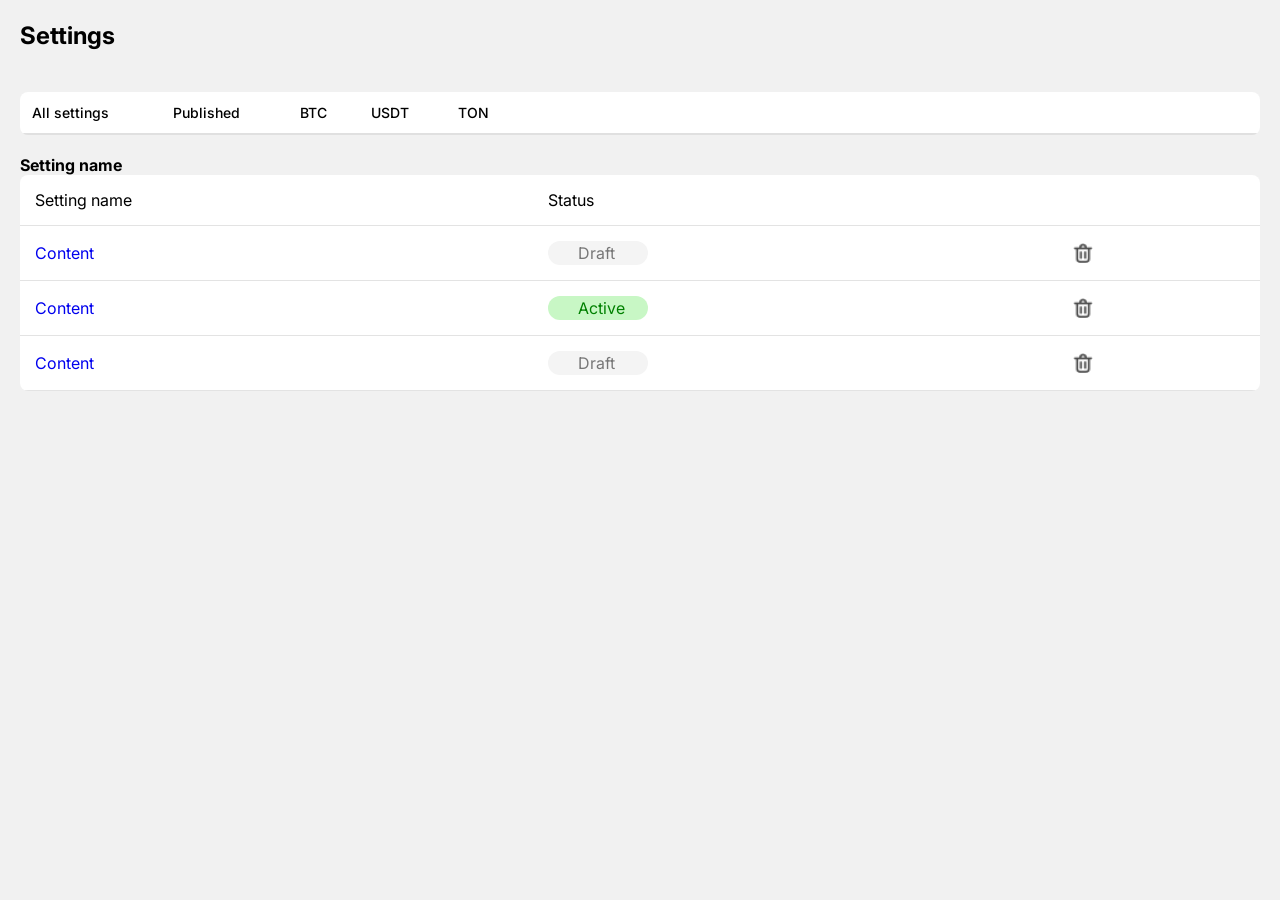
==== index.html @ 4286e32f "Create content.html and styles_1.css" ====
<!DOCTYPE html>
<html lang="en">
<head>
    <meta charset="UTF-8">
    <meta name="viewport" content="width=device-width, initial-scale=1.0">
    <title>Document</title>
    <link rel="stylesheet" href="resorses/reset.css">
    <link rel="stylesheet" href="resorses/styles.css">
    <link rel="preconnect" href="https://fonts.googleapis.com">
    <link rel="preconnect" href="https://fonts.gstatic.com" crossorigin>
    <link href="https://fonts.googleapis.com/css2?family=Inter:wght@400;700&display=swap" rel="stylesheet">
</head>
<body>
    <h1 class="title">Settings</h1><br>

    <table class="table_1">
        <thead>
            <tr>
                <th class="text"><a href="#"><BLOCKQUOTE><font color= "#000000">All settings</font></BLOCKQUOTE></a></th>
                <th class="text"><a href="#"><BLOCKQUOTE><font color= "#000000">Published</font></a></th>
                <th class="text"><a href="#"><BLOCKQUOTE><font color= "#000000">BTC</font></a></th>
                <th class="text"><a href="#"><BLOCKQUOTE><font color= "#000000">USDT</font></a></th>
                <th class="text"><a href="#"><BLOCKQUOTE><font color= "#000000">TON</font></a></th>
                <th></th>
                <th></th>
                <th></th>
                <th></th>
                <th></th>
                <th></th>
                <th></th>
                <th></th>
                <th></th>
                <th></th>
                <th></th>
                <th></th>
                <th></th>
                <th></th>
                <th></th>
                <th></th>
                <th></th>
                <th></th>
                <th></th>
                <th></th>
                <th></th>
                <th></th>
            </tr>
        </thead>
    </table>

    <h8><strong>Setting name</strong></h8>
    <table class="table_2">
        <tbody>
            <tr>
                <td>Setting name</td>
                <td>Status</td>
                <td></td>
            </tr>
            <tr class="status-table">
                <td><a href="content.html">Content</a></td>
               <td class="status"> <div class="status_div_draft">Draft</div></td>
                <td class="delete-icon"><img src="resorses/Icon.png" alt=""></td>
            </tr>
            <tr class="status-table">
                <td><a href="#">Content</a></td>
               <td class="status"> <div class="status_div_active">Active</div></td>
                <td class="delete-icon"><img src="resorses/Icon.png" alt=""></td>
            </tr>
            <tr class="status-table">
                <td><a href="#">Content</a></td>
                <td class="status"><div class="status_div_draft">Draft</div></td>
                <td class="delete-icon"><img src="resorses/Icon.png" alt=""></td>
            </tr>
        </tbody>
    </table>
</body>
</html>
---- resorses/styles.css ----
/* Посилайтеся на "indext.html" */
:root {
    --Color-text-text: #303030;
    --Color-bg: #F1F1F1;
    --Color-border-border: #E3E3E3;
    --Color-bg-table-header: #FFFFFF;
    --Color-border-header: #E0E0E0;
    --Height-table-row: 44px;
    --Font-table: 14px;
}

body {
    background-color: var(--Color-bg);
    font-family: 'Inter', sans-serif;
    padding: 20px;
}

.title {
    font-size: 24px;
    font-weight: 700;
    line-height: 32px;
    text-align: left;
    margin-bottom: 20px;
}

.table_1, .table_2 {
    width: 100%;
    border-collapse: collapse;
    margin-bottom: 20px;
    border-radius: 8px;
    overflow: hidden;
}

.table_1 th {
    padding: 12px;
    background-color: var(--Color-bg-table-header);
    font-size: var(--Font-table);
    font-weight: 500;
    text-align: left;
    border-bottom: 2px solid var(--Color-border-header);
}

.table_2 td {
    padding: 15px;
    border-bottom: 1px solid var(--Color-border-border);
    background-color: var(--Color-bg-table-header);
    
}

.table_2 .status{
    color: var(--Color-text-text);
    text-align: left;

}

.delete-icon img {
    width: 20px;
    height: 20px;
}
.status_div_active {
    padding: 2px 30px;
    border-radius: 40px;
    background-color: #c8f7c5;
    color: green;
    width: 100px;
}
.status_div_draft{
    padding: 2px 30px;
    border-radius: 40px;
    background-color: #f4f4f4;
    color: #777;
    width: 100px;
}
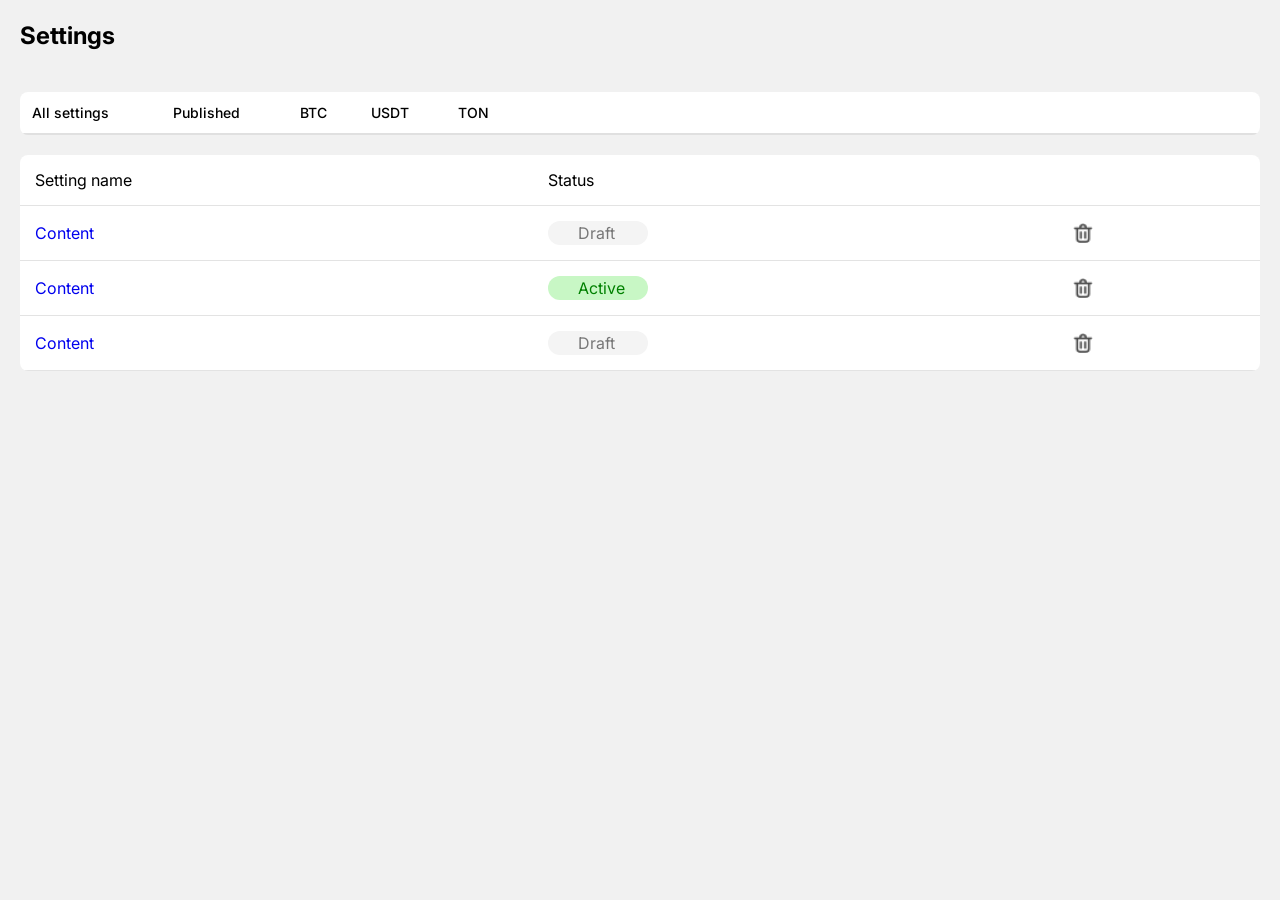
==== commit 713dc18b: "виправив подвоєння першої сторінки" ====
--- a/index.html
+++ b/index.html
@@ -46,8 +46,6 @@
             </tr>
         </thead>
     </table>
-
-    <h8><strong>Setting name</strong></h8>
     <table class="table_2">
         <tbody>
             <tr>
@@ -58,17 +56,17 @@
             <tr class="status-table">
                 <td><a href="content.html">Content</a></td>
                <td class="status"> <div class="status_div_draft">Draft</div></td>
-                <td class="delete-icon"><img src="resorses/Icon.png" alt=""></td>
+                <td class="delete-icon"><img src="resorses/Icon1.png" alt=""></td>
             </tr>
             <tr class="status-table">
                 <td><a href="#">Content</a></td>
-               <td class="status"> <div class="status_div_active">Active</div></td>
-                <td class="delete-icon"><img src="resorses/Icon.png" alt=""></td>
+                <td class="status"> <div class="status_div_active">Active</div></td>
+                <td class="delete-icon"><img src="resorses/Icon1.png" alt=""></td>
             </tr>
             <tr class="status-table">
                 <td><a href="#">Content</a></td>
                 <td class="status"><div class="status_div_draft">Draft</div></td>
-                <td class="delete-icon"><img src="resorses/Icon.png" alt=""></td>
+                <td class="delete-icon"><img src="resorses/Icon1.png" alt=""></td>
             </tr>
         </tbody>
     </table>
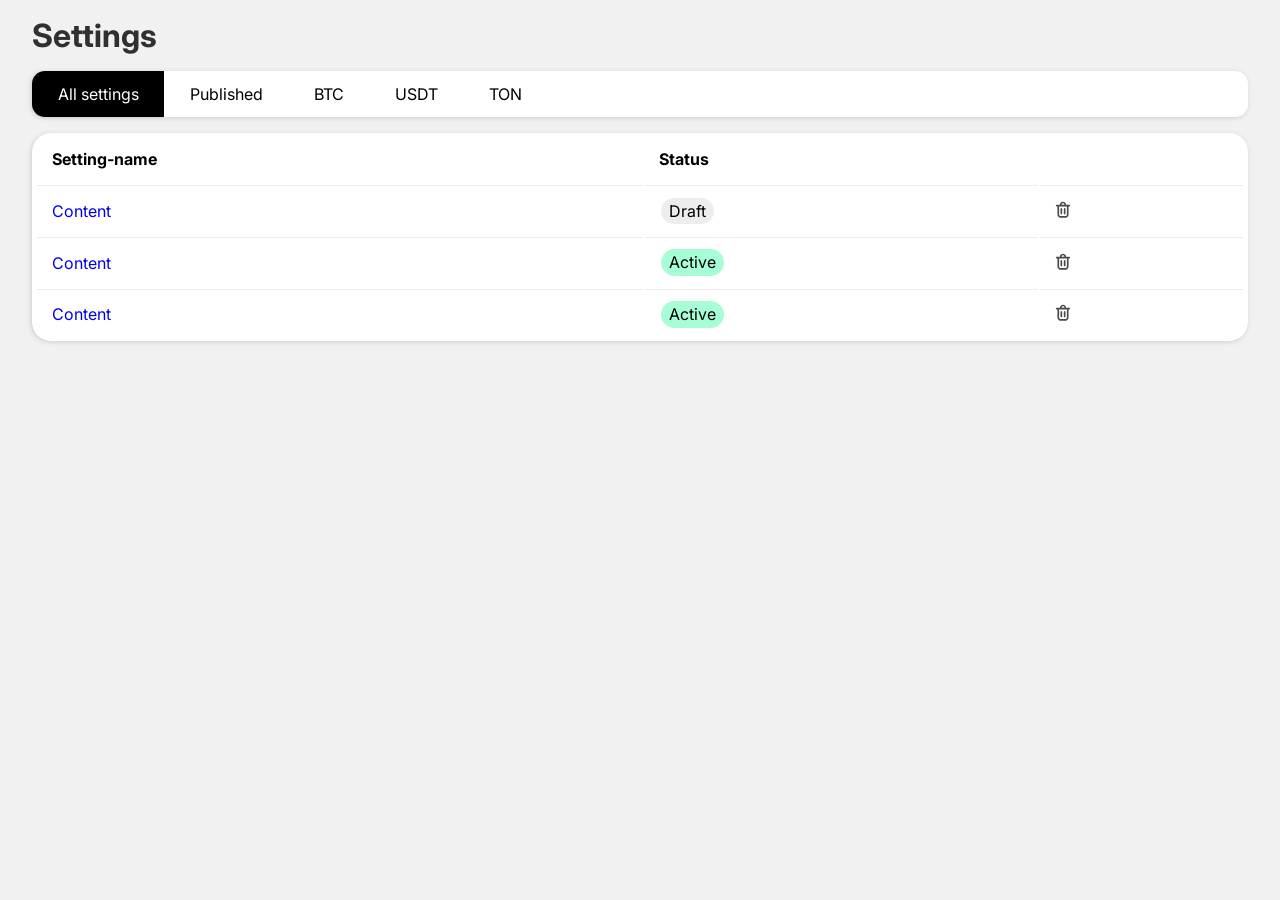
==== commit 12e00443: "lab_4" ====
--- a/index.html
+++ b/index.html
@@ -3,72 +3,80 @@
 <head>
     <meta charset="UTF-8">
     <meta name="viewport" content="width=device-width, initial-scale=1.0">
-    <title>Document</title>
-    <link rel="stylesheet" href="resorses/reset.css">
-    <link rel="stylesheet" href="resorses/styles.css">
+    <link rel="stylesheet" href="resorses/file_css/index.css">
     <link rel="preconnect" href="https://fonts.googleapis.com">
     <link rel="preconnect" href="https://fonts.gstatic.com" crossorigin>
-    <link href="https://fonts.googleapis.com/css2?family=Inter:wght@400;700&display=swap" rel="stylesheet">
+    <link href="https://fonts.googleapis.com/css2?family=Inter:ital,opsz,wght@0,14..32,100..900;1,14..32,100..900&display=swap" rel="stylesheet">
+    
+    <title>Shopify</title>
 </head>
+
 <body>
-    <h1 class="title">Settings</h1><br>
 
-    <table class="table_1">
-        <thead>
-            <tr>
-                <th class="text"><a href="#"><BLOCKQUOTE><font color= "#000000">All settings</font></BLOCKQUOTE></a></th>
-                <th class="text"><a href="#"><BLOCKQUOTE><font color= "#000000">Published</font></a></th>
-                <th class="text"><a href="#"><BLOCKQUOTE><font color= "#000000">BTC</font></a></th>
-                <th class="text"><a href="#"><BLOCKQUOTE><font color= "#000000">USDT</font></a></th>
-                <th class="text"><a href="#"><BLOCKQUOTE><font color= "#000000">TON</font></a></th>
-                <th></th>
-                <th></th>
-                <th></th>
-                <th></th>
-                <th></th>
-                <th></th>
-                <th></th>
-                <th></th>
-                <th></th>
-                <th></th>
-                <th></th>
-                <th></th>
-                <th></th>
-                <th></th>
-                <th></th>
-                <th></th>
-                <th></th>
-                <th></th>
-                <th></th>
-                <th></th>
-                <th></th>
-                <th></th>
-            </tr>
-        </thead>
-    </table>
-    <table class="table_2">
-        <tbody>
-            <tr>
-                <td>Setting name</td>
-                <td>Status</td>
-                <td></td>
-            </tr>
-            <tr class="status-table">
-                <td><a href="content.html">Content</a></td>
-               <td class="status"> <div class="status_div_draft">Draft</div></td>
-                <td class="delete-icon"><img src="resorses/Icon1.png" alt=""></td>
-            </tr>
-            <tr class="status-table">
-                <td><a href="#">Content</a></td>
-                <td class="status"> <div class="status_div_active">Active</div></td>
-                <td class="delete-icon"><img src="resorses/Icon1.png" alt=""></td>
-            </tr>
-            <tr class="status-table">
-                <td><a href="#">Content</a></td>
-                <td class="status"><div class="status_div_draft">Draft</div></td>
-                <td class="delete-icon"><img src="resorses/Icon1.png" alt=""></td>
-            </tr>
-        </tbody>
-    </table>
+    <h1 class="settings">Settings</h1>
+    <section class="container">
+        <div class="menu">
+            <input type="radio" id="btn_all" name="menu" class="menu_radio" checked>
+            <label for="btn_all" class="menu_button">All settings</label>
+        
+            <input type="radio" id="btn_published" name="menu" class="menu_radio">
+            <label for="btn_published" class="menu_button">Published</label>
+        
+            <input type="radio" id="btn_btc" name="menu" class="menu_radio">
+            <label for="btn_btc" class="menu_button">BTC</label>
+        
+            <input type="radio" id="btn_usdt" name="menu" class="menu_radio">
+            <label for="btn_usdt" class="menu_button">USDT</label>
+        
+            <input type="radio" id="btn_ton" name="menu" class="menu_radio">
+            <label for="btn_ton" class="menu_button">TON</label>
+        </div>
+        
+        <table class="table">
+            <thead>
+                <tr>
+                <div class="s_n">
+                    <th>Setting-name</th>
+                    <th>Status</th>
+                </div>
+                </tr>
+            </thead>
+            <tbody>
+                <tr>
+                    <td class="content">
+                        <a class="content_link" href="content.html">Content</a>
+                    </td>
+                    <td class="status">
+                        <div>Draft</div>
+                    </td>
+                    <td>
+                        <img class="trash" src="resorses/_icons/Trash.svg" alt="Delete">
+                    </td>
+                </tr>
+                <tr>
+                    <td class="content">
+                        <a class="content_link" href="#">Content</a>
+                    </td>
+                    <td class="status st_active">
+                        <div>Active</div>
+                    </td>
+                    <td>
+                        <img class="trash" src="resorses/_icons/Trash.svg" alt="Delete">
+                    </td>
+                </tr>
+                <tr>
+                    <td class="content">
+                        <a class="content_link" href="#">Content</a>
+                    </td>
+                    <td class="status st_active">
+                        <div>Active</div>
+                    </td>
+                    <td>
+                        <img class="trash" src="resorses/_icons/Trash.svg" alt="Delete">
+                    </td>
+                </tr>
+            </tbody>
+        </table>
+    </section>
 </body>
-</html>
+</html>
--- a/resorses/file_css/index.css
+++ b/resorses/file_css/index.css
@@ -0,0 +1,611 @@
+@charset "UTF-8";
+* {
+  padding: 0px;
+  margin: 0px;
+  border: none;
+}
+
+*,
+*::before,
+*::after {
+  box-sizing: border-box;
+}
+
+/* Links */
+a, a:link, a:visited {
+  text-decoration: none;
+}
+
+a:hover {
+  text-decoration: none;
+}
+
+/* Common */
+aside, nav, footer, header, section, main {
+  display: block;
+}
+
+h1, h2, h3, h4, h5, h6, p {
+  font-size: inherit;
+  font-weight: inherit;
+}
+
+ul, ul li {
+  list-style: none;
+}
+
+img {
+  vertical-align: top;
+}
+
+img, svg {
+  height: auto;
+}
+
+address {
+  font-style: normal;
+}
+
+/* Form */
+input, textarea, button, select {
+  font-family: inherit;
+  font-size: inherit;
+  color: inherit;
+  background-color: transparent;
+}
+
+input::-ms-clear {
+  display: none;
+}
+
+button, input[type=submit] {
+  display: inline-block;
+  box-shadow: none;
+  background-color: transparent;
+  background: none;
+  cursor: pointer;
+}
+
+input:focus, input:active,
+button:focus, button:active {
+  outline: none;
+}
+
+button::-moz-focus-inner {
+  padding: 0;
+  border: 0;
+}
+
+label {
+  cursor: pointer;
+}
+
+legend {
+  display: block;
+}
+
+button {
+  background: none;
+  border: none;
+}
+
+/* Медиа-запросы для экранов до 768px */
+/* Медиа-запросы для экранов до 480px */
+@media (max-width: 480px) {
+  .formulas_s {
+    margin: 1.4rem 0.8rem !important;
+    border-radius: 0.5rem !important;
+  }
+  .formulas {
+    min-width: 22rem !important;
+    border-radius: 0.5rem !important;
+  }
+  .text_input {
+    margin: 1rem !important;
+    border-radius: 0.5rem !important;
+  }
+  .menu {
+    flex-direction: column;
+    width: 100%;
+  }
+  .link_to_pr {
+    justify-content: center;
+    width: 100%;
+    padding: 0.8rem 1rem;
+    background-color: white;
+    align-items: center;
+    flex-direction: column;
+  }
+  .link_to_pr a {
+    align-items: center;
+    text-align: center;
+  }
+  .link_to_pr div {
+    text-align: center;
+    background-color: rgba(0, 250, 137, 0.349);
+    width: 100%;
+    padding: 0.5rem;
+  }
+  .menu_button:last-child {
+    border-bottom-left-radius: 0.8rem;
+    border-bottom-right-radius: 0.8rem;
+  }
+  .menu_radio:first-child + .menu_button {
+    border-top-right-radius: 0.8rem !important;
+    border-bottom-left-radius: 0 !important;
+  }
+  .menu_button {
+    padding: 0.5rem 0.8rem;
+    width: 100%;
+    text-align: center;
+  }
+  .container1 {
+    margin: 0 !important;
+    padding: 1rem !important;
+    display: flex;
+    justify-content: center;
+    align-items: center;
+    flex-direction: column !important;
+    gap: 1rem;
+  }
+  .container1 .buttons {
+    flex-direction: column;
+    width: 100%;
+  }
+  .container1 .buttons button {
+    border-radius: 0 !important;
+    width: 100%;
+    padding: 0.4rem;
+  }
+  .container1 .buttons button:last-child {
+    border-bottom-left-radius: 2rem !important;
+    border-bottom-right-radius: 2rem !important;
+  }
+  .flex_0 {
+    flex-direction: column !important;
+    margin: 1rem !important;
+    gap: 0 !important;
+  }
+  .flex_0 .Formula_sq {
+    margin: 0.5rem 0;
+    border-radius: 0.5rem !important;
+  }
+  .flex_0 .Containers_with_books_2 {
+    width: 100%;
+    gap: 0;
+  }
+  .buttons_list {
+    flex-direction: column;
+  }
+  .buttons_list button {
+    border-radius: 0.5rem !important;
+  }
+}
+body {
+  background: #F1F1F1;
+  font-family: "Inter";
+  margin: 1rem;
+}
+
+h1 {
+  color: #303030;
+  font-size: 2rem;
+}
+
+.trash, .pen:hover, .discard:hover, .create_formula:hover, .save:hover {
+  cursor: pointer;
+}
+
+/* 
+-------------------------------------------------------------------
+index
+-------------------------------------------------------------------
+ */
+.status {
+  padding: 0.5rem;
+}
+
+.status div {
+  display: inline;
+  background-color: rgba(196, 196, 196, 0.3);
+  padding: 0.2rem 0.5rem;
+  border-radius: 1.2rem;
+  margin-left: 0.5rem;
+}
+
+.st_active div {
+  background-color: rgba(0, 250, 137, 0.349);
+}
+
+.settings {
+  font-weight: bold;
+  margin-top: 2rem;
+  font-size: 2rem;
+  margin: 1rem;
+}
+
+.container {
+  margin: 1rem;
+}
+
+.table {
+  background-color: white;
+  border-radius: 1.2rem;
+  box-shadow: -1px 1px 5px rgb(204, 204, 204);
+  padding: 0 0.2rem;
+  width: 100%;
+  text-align: left;
+  margin: 1rem 0;
+  border-color: 1px solid rgba(196, 196, 196, 0.3294117647);
+}
+.table td {
+  border-top: 1px solid rgba(196, 196, 196, 0.3294117647);
+}
+
+th, td {
+  padding: 0.9rem;
+}
+
+.menu {
+  background-color: white;
+  width: 100%;
+  display: flex;
+  margin: 1rem 0;
+  border-radius: 0.8rem;
+  box-shadow: -1px 1px 5px rgb(204, 204, 204);
+}
+
+.menu_button {
+  padding: 0.8rem 1.6rem;
+}
+
+.menu_button:hover {
+  background-color: rgba(3, 110, 30, 0.61);
+  color: white;
+  transition: 0.25s;
+}
+
+.menu_button:active {
+  background-color: rgba(7, 94, 66, 0.393);
+  color: white;
+  transition: 0;
+}
+
+.menu_radio {
+  display: none;
+}
+
+.menu_radio:checked + .menu_button {
+  background-color: black;
+  color: white;
+}
+
+.menu_radio:first-child + .menu_button {
+  border-radius: 0.8rem;
+  border-bottom-right-radius: 0;
+  border-top-right-radius: 0;
+}
+
+/* 
+-------------------------------------------------------------------
+content
+-------------------------------------------------------------------
+*/
+.container1 {
+  display: flex;
+  padding: 1.6rem;
+  flex-direction: row;
+}
+
+.buttons {
+  text-align: right;
+  display: flex;
+  gap: 0.5rem;
+  margin: 0 0.8rem;
+}
+
+.link_to_pr {
+  text-align: left;
+  display: flex;
+  flex: 1;
+  font-size: 1.1rem;
+  margin: 0 1rem;
+  gap: 0.8rem;
+}
+
+.text_input {
+  background-color: white;
+  border-radius: 1.2rem;
+  box-shadow: -1px 1px 5px rgb(204, 204, 204);
+  max-width: 100%;
+  padding: 0.8rem;
+  margin: 2rem;
+  margin-top: 0;
+}
+
+.text_i {
+  border-collapse: collapse;
+  border: 1px solid rgba(196, 196, 196, 0.3294117647);
+  padding: 0.6rem;
+  border-radius: 0.8rem;
+}
+
+.text_i_article {
+  color: #303030;
+  font-size: 1.2rem;
+  margin: 0 0 0.8rem 0;
+}
+
+.text_input_lol {
+  width: 100%;
+}
+
+.discard, .create_formula, .save {
+  box-shadow: -1px 1px 5px rgba(229, 229, 229, 0.649);
+  display: flex;
+  justify-content: center;
+  align-items: center;
+  font-size: 1.4rem;
+  font-weight: bold;
+}
+
+.discard {
+  background-color: white;
+  padding: 0.2rem 0.8rem;
+  border-radius: 0.8rem;
+}
+
+.discard:hover {
+  background-color: #bef2ff;
+}
+
+.create_formula {
+  background-color: rgb(25, 25, 25);
+  padding: 0.2rem 1.2rem;
+  border-radius: 0.8rem;
+  color: white;
+}
+
+.save {
+  background-color: rgb(221, 221, 221);
+  color: rgb(156, 156, 156);
+  padding: 0.2rem 0.8rem;
+  border-radius: 0.8rem;
+}
+
+.formulas {
+  background-color: white;
+  border-radius: 1.2rem;
+  box-shadow: -1px 1px 5px rgb(204, 204, 204);
+  display: flex;
+  justify-content: center;
+  align-items: center;
+  margin: 0 auto;
+  min-height: 26rem;
+  min-width: 18rem;
+  max-width: 40vw;
+  height: 44vh;
+  flex-direction: column;
+  gap: 0.8rem;
+}
+
+.t_1 {
+  margin: 0 0.5rem;
+  font-size: 1.1rem;
+  font-weight: bold;
+  text-align: center;
+}
+
+.b_0 {
+  box-shadow: -1px 1px 5px rgba(229, 229, 229, 0.649);
+  background-color: rgb(25, 25, 25);
+  color: white;
+  font-weight: bold;
+  padding: 0.4rem;
+  width: 2.2rem;
+  border-radius: 0.5rem;
+}
+
+.image_0 {
+  min-height: 10rem;
+  height: 23.6vh;
+}
+
+.formulas_s {
+  background-color: white;
+  border-radius: 1.2rem;
+  box-shadow: -1px 1px 5px rgb(204, 204, 204);
+  padding: 1rem;
+  max-width: 100%;
+  background-color: white;
+  border-radius: 2rem;
+  margin: 1.4rem 2.2rem;
+}
+
+.table_formulas {
+  width: 100%;
+  padding: 0.5rem;
+  text-align: left;
+  font-size: 1rem;
+}
+
+.formulas_article {
+  font-weight: bold;
+  font-size: 2rem;
+}
+
+/* 
+-------------------------------------------------------------------
+formula
+-------------------------------------------------------------------
+*/
+.flex_0 {
+  display: flex;
+  align-items: flex-start;
+  gap: 2.2rem;
+  margin: 2rem;
+}
+
+.Formula_sq {
+  background-color: white;
+  border-radius: 1.2rem;
+  box-shadow: -1px 1px 5px rgb(204, 204, 204);
+  padding: 2rem 1.2rem;
+  width: 100%;
+}
+
+.Containers_with_books_1 {
+  display: flex;
+  flex: 1.4;
+}
+
+.Containers_with_books_2 {
+  display: flex;
+  flex: 1;
+  flex-direction: column;
+  gap: 2.2rem;
+}
+
+.article_of_sq {
+  margin-bottom: 0.2rem;
+}
+
+.t_1_0 {
+  margin-bottom: 0.8rem;
+}
+
+.t_2_0 {
+  margin-top: 0.2rem;
+  margin-bottom: 0.85rem;
+}
+
+.search_0 {
+  border: 1px solid #a5a5a5;
+  padding: 0.5rem;
+  border-radius: 0.8rem;
+  display: flex;
+  gap: 0.5rem;
+}
+
+.book_container {
+  border: 1px solid #a5a5a5;
+  padding: 0.9rem;
+  display: flex;
+  border-radius: 1.2rem;
+  flex-direction: column;
+  margin-top: 1.6rem;
+}
+
+.book_content {
+  display: flex;
+  gap: 0.8rem;
+  padding: 1.1rem;
+  border-bottom: 1px solid #d3d3d3;
+}
+
+.book_icon {
+  border-radius: 0.8rem;
+  border: 1px solid #d3d3d3;
+}
+
+.book_content_title {
+  font-size: 1.1rem;
+  font-weight: bold;
+  align-self: center;
+}
+
+.books_content .book_content:last-child {
+  border: none;
+}
+
+.book_save_button {
+  box-shadow: -1px 1px 5px rgba(229, 229, 229, 0.649);
+  display: flex;
+  justify-content: center;
+  align-items: center;
+  width: 100%;
+  padding: 0.5rem;
+  background-color: rgb(25, 25, 25);
+  color: white;
+  border-radius: 0.8rem;
+}
+
+.books_content {
+  overflow: auto;
+  max-height: 19rem;
+  margin: 0.2rem 0;
+}
+
+.checkboxes_list {
+  display: flex;
+  flex-direction: column;
+  align-items: flex-start;
+  padding: 0.9rem;
+}
+
+.search_0_1 {
+  margin: 2rem 0.8rem;
+  margin-bottom: 0;
+}
+
+.checkbox_square {
+  width: 100%;
+  display: flex;
+  border-bottom: 1px solid #d3d3d3;
+}
+.checkbox_square .book_content {
+  border-bottom: none;
+}
+
+.buttons_list {
+  width: 100%;
+  display: flex;
+  gap: 0.2rem;
+}
+
+.book_cancel_button {
+  box-shadow: -1px 1px 5px rgba(229, 229, 229, 0.649);
+  display: flex;
+  justify-content: center;
+  align-items: center;
+  width: 100%;
+  background-color: white;
+  color: black;
+  padding: 0.3rem;
+  border-radius: 0.8rem;
+  border: 1px solid #d3d3d3;
+}
+
+.checkbox_square:last-child {
+  border: none;
+}
+
+.checkbox_some {
+  display: flex;
+  flex-direction: column;
+  width: 100%;
+  border-bottom: 1px solid #d3d3d3;
+}
+
+.checkbox_some .checkbox_square {
+  padding-left: 2.4rem;
+  border: none;
+}
+
+.checkbox_some .checkbox_square:first-child {
+  padding-left: 0;
+}
+
+.checkbox_some:last-child {
+  border: none;
+}
+
+.checkbox_some .checkbox_square .book_content {
+  padding: 0.8rem;
+}
+
+.div_with_selected_checkbox {
+  display: flex;
+  gap: 0.8rem;
+  visibility: hidden;
+}
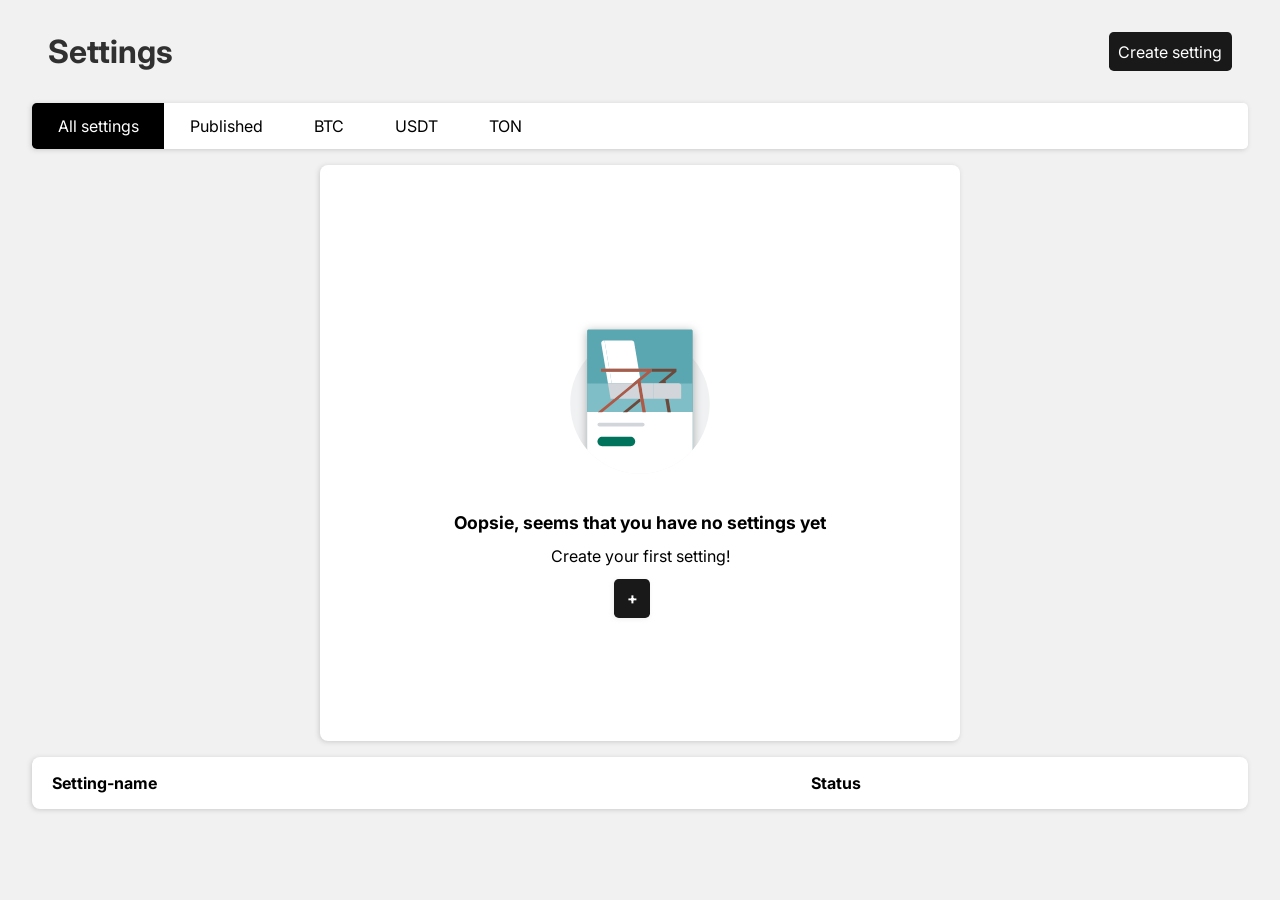
==== commit 57e40140: "Do lab_5" ====
--- a/index.html
+++ b/index.html
@@ -13,8 +13,15 @@
 
 <body>
 
-    <h1 class="settings">Settings</h1>
     <section class="container">
+        <div class="nav">
+            <h1 class="settings">Settings</h1>
+            <div class="header-controls">
+                <a href="content.html" class="btn-primary btn" aria-controls="create-setting">
+                    Create setting
+                </a>
+            </div>
+        </div>
         <div class="menu">
             <input type="radio" id="btn_all" name="menu" class="menu_radio" checked>
             <label for="btn_all" class="menu_button">All settings</label>
@@ -31,8 +38,14 @@
             <input type="radio" id="btn_ton" name="menu" class="menu_radio">
             <label for="btn_ton" class="menu_button">TON</label>
         </div>
-        
-        <table class="table">
+
+        <div class="empty-state setting_em">
+            <div class="image"><img class="image_0" src="resorses/_icons/Illustration.svg" alt="EMPTY"></div>
+            <div class="t_1">Oopsie, seems that you have no settings yet</div>
+            <div class="t_2">Create your first setting!</div>
+            <a href="content.html" class="b_0 btn-primary" aria-controls="create-setting">+</a>
+        </div>
+        <table class="table settings-table">
             <thead>
                 <tr>
                 <div class="s_n">
@@ -41,42 +54,185 @@
                 </div>
                 </tr>
             </thead>
-            <tbody>
-                <tr>
+            <tbody class="settings-list">
+                <tr class="setting-line hidden" id="setting-line-template">
                     <td class="content">
-                        <a class="content_link" href="content.html">Content</a>
+                        <a class="content_link setting-link" href="content.html">
+                            2 sec for T-Shirts
+                        </a>
                     </td>
                     <td class="status">
-                        <div>Draft</div>
+                        <div class="st_active status-badge setting-status-badge ">active</div>
                     </td>
                     <td>
-                        <img class="trash" src="resorses/_icons/Trash.svg" alt="Delete">
-                    </td>
-                </tr>
-                <tr>
-                    <td class="content">
-                        <a class="content_link" href="#">Content</a>
-                    </td>
-                    <td class="status st_active">
-                        <div>Active</div>
-                    </td>
-                    <td>
-                        <img class="trash" src="resorses/_icons/Trash.svg" alt="Delete">
-                    </td>
-                </tr>
-                <tr>
-                    <td class="content">
-                        <a class="content_link" href="#">Content</a>
-                    </td>
-                    <td class="status st_active">
-                        <div>Active</div>
-                    </td>
-                    <td>
-                        <img class="trash" src="resorses/_icons/Trash.svg" alt="Delete">
+                        <img class="trash" src="resorses/_icons/Trash.svg" alt="Delete" aria-controls="create-remove">
                     </td>
                 </tr>
             </tbody>
         </table>
     </section>
+    <script type="application/json" id="state">
+        {
+            "currencies": [
+                {
+                    "id": 1,
+                    "title": "BTC",
+                    "value": 0.0001
+                },
+                {
+                    "id": 2,
+                    "title": "USDT",
+                    "value": 1
+                }
+            ],
+            "settings": [
+                {
+                    "id": 1,
+                    "title": "BTC & USDT increase each 2 sec for T-Shirts",
+                    "status": "active",
+                    "formulas": [
+                        {
+                            "id": 1,
+                            "title": "BTC in used for T-Shirts",
+                            "formula": "X * Y",
+                            "frequency": 2000,
+                            "currency": "BTC",
+                            "targets": {
+                                "collectionsIds": [
+                                    1,
+                                    2
+                                ],
+                                "products": [
+                                    {
+                                        "id": 1,
+                                        "variantsIds": [
+                                            1,
+                                            2
+                                        ]
+                                    }
+                                ]
+                            }
+                        },
+                        {
+                            "id": 1,
+                            "title": "USDT in used for hoodies",
+                            "formula": "X + Y",
+                            "frequency": 2000,
+                            "currency": "USDT",
+                            "targets": {
+                                "collectionsIds": [
+                                    3,
+                                    4
+                                ],
+                                "products": [
+                                    {
+                                        "id": 3,
+                                        "variants": [
+                                            1,
+                                            2,
+                                            3
+                                        ]
+                                    }
+                                ]
+                            }
+                        }
+                    ]
+                }
+            ],
+            "collections": [
+                {
+                    "id": 1,
+                    "title": "T-Shirts"
+                },
+                {
+                    "id": 2,
+                    "title": "Hoodies"
+                },
+                {
+                    "id": 3,
+                    "title": "Socks"
+                },
+                {
+                    "id": 4,
+                    "title": "Caps"
+                }
+            ],
+            "products": [
+                {
+                    "id": 1,
+                    "title": "Product 1",
+                    "price": 11,
+                    "variants": [
+                        {
+                            "id": 1,
+                            "title": "Black",
+                            "price": 11
+                        },
+                        {
+                            "id": 2,
+                            "title": "Red",
+                            "price": 12
+                        },
+                        {
+                            "id": 3,
+                            "title": "White",
+                            "price": 13
+                        }
+                    ]
+                },
+                {
+                    "id": 2,
+                    "title": "Product 2",
+                    "price": 15,
+                    "variants": []
+                },
+                {
+                    "id": 3,
+                    "title": "Product 3",
+                    "price": 20.99,
+                    "variants": [
+                        {
+                            "id": 1,
+                            "title": "Black",
+                            "price": 29.99
+                        },
+                        {
+                            "id": 2,
+                            "title": "Red",
+                            "price": 20.99
+                        },
+                        {
+                            "id": 3,
+                            "title": "White",
+                            "price": 29.99
+                        }
+                    ]
+                },
+                {
+                    "id": 4,
+                    "title": "Product 4",
+                    "price": 50,
+                    "variants": [
+                        {
+                            "id": 1,
+                            "title": "XXL",
+                            "price": 55.99
+                        },
+                        {
+                            "id": 2,
+                            "title": "XL",
+                            "price": 51.99
+                        },
+                        {
+                            "id": 3,
+                            "title": "L",
+                            "price": 50
+                        }
+                    ]
+                }
+            ]
+        }        
+    </script>
+    <script src="resorses/J_S/content.js"></script>
 </body>
 </html>
--- a/resorses/file_css/index.css
+++ b/resorses/file_css/index.css
@@ -127,11 +127,11 @@
     padding: 0.5rem;
   }
   .menu_button:last-child {
-    border-bottom-left-radius: 0.8rem;
-    border-bottom-right-radius: 0.8rem;
+    border-bottom-left-radius: 0.3rem;
+    border-bottom-right-radius: 0.3rem;
   }
   .menu_radio:first-child + .menu_button {
-    border-top-right-radius: 0.8rem !important;
+    border-top-right-radius: 0.3rem !important;
     border-bottom-left-radius: 0 !important;
   }
   .menu_button {
@@ -209,12 +209,12 @@
   display: inline;
   background-color: rgba(196, 196, 196, 0.3);
   padding: 0.2rem 0.5rem;
-  border-radius: 1.2rem;
+  border-radius: 0.5rem;
   margin-left: 0.5rem;
 }
 
-.st_active div {
-  background-color: rgba(0, 250, 137, 0.349);
+.st_active {
+  background-color: rgba(0, 250, 137, 0.349) !important;
 }
 
 .settings {
@@ -230,7 +230,7 @@
 
 .table {
   background-color: white;
-  border-radius: 1.2rem;
+  border-radius: 0.5rem;
   box-shadow: -1px 1px 5px rgb(204, 204, 204);
   padding: 0 0.2rem;
   width: 100%;
@@ -251,7 +251,7 @@
   width: 100%;
   display: flex;
   margin: 1rem 0;
-  border-radius: 0.8rem;
+  border-radius: 0.3rem;
   box-shadow: -1px 1px 5px rgb(204, 204, 204);
 }
 
@@ -281,7 +281,7 @@
 }
 
 .menu_radio:first-child + .menu_button {
-  border-radius: 0.8rem;
+  border-radius: 0.3rem;
   border-bottom-right-radius: 0;
   border-top-right-radius: 0;
 }
@@ -315,7 +315,7 @@
 
 .text_input {
   background-color: white;
-  border-radius: 1.2rem;
+  border-radius: 0.5rem;
   box-shadow: -1px 1px 5px rgb(204, 204, 204);
   max-width: 100%;
   padding: 0.8rem;
@@ -327,7 +327,7 @@
   border-collapse: collapse;
   border: 1px solid rgba(196, 196, 196, 0.3294117647);
   padding: 0.6rem;
-  border-radius: 0.8rem;
+  border-radius: 0.3rem;
 }
 
 .text_i_article {
@@ -352,7 +352,7 @@
 .discard {
   background-color: white;
   padding: 0.2rem 0.8rem;
-  border-radius: 0.8rem;
+  border-radius: 0.3rem;
 }
 
 .discard:hover {
@@ -362,7 +362,7 @@
 .create_formula {
   background-color: rgb(25, 25, 25);
   padding: 0.2rem 1.2rem;
-  border-radius: 0.8rem;
+  border-radius: 0.3rem;
   color: white;
 }
 
@@ -370,12 +370,12 @@
   background-color: rgb(221, 221, 221);
   color: rgb(156, 156, 156);
   padding: 0.2rem 0.8rem;
-  border-radius: 0.8rem;
-}
-
-.formulas {
-  background-color: white;
-  border-radius: 1.2rem;
+  border-radius: 0.3rem;
+}
+
+.empty-state {
+  background-color: white;
+  border-radius: 0.5rem;
   box-shadow: -1px 1px 5px rgb(204, 204, 204);
   display: flex;
   justify-content: center;
@@ -398,6 +398,9 @@
 
 .b_0 {
   box-shadow: -1px 1px 5px rgba(229, 229, 229, 0.649);
+  display: flex;
+  justify-content: center;
+  align-items: center;
   background-color: rgb(25, 25, 25);
   color: white;
   font-weight: bold;
@@ -413,7 +416,7 @@
 
 .formulas_s {
   background-color: white;
-  border-radius: 1.2rem;
+  border-radius: 0.5rem;
   box-shadow: -1px 1px 5px rgb(204, 204, 204);
   padding: 1rem;
   max-width: 100%;
@@ -448,7 +451,7 @@
 
 .Formula_sq {
   background-color: white;
-  border-radius: 1.2rem;
+  border-radius: 0.5rem;
   box-shadow: -1px 1px 5px rgb(204, 204, 204);
   padding: 2rem 1.2rem;
   width: 100%;
@@ -482,7 +485,7 @@
 .search_0 {
   border: 1px solid #a5a5a5;
   padding: 0.5rem;
-  border-radius: 0.8rem;
+  border-radius: 0.3rem;
   display: flex;
   gap: 0.5rem;
 }
@@ -491,7 +494,7 @@
   border: 1px solid #a5a5a5;
   padding: 0.9rem;
   display: flex;
-  border-radius: 1.2rem;
+  border-radius: 0.5rem;
   flex-direction: column;
   margin-top: 1.6rem;
 }
@@ -504,7 +507,7 @@
 }
 
 .book_icon {
-  border-radius: 0.8rem;
+  border-radius: 0.3rem;
   border: 1px solid #d3d3d3;
 }
 
@@ -527,7 +530,7 @@
   padding: 0.5rem;
   background-color: rgb(25, 25, 25);
   color: white;
-  border-radius: 0.8rem;
+  border-radius: 0.3rem;
 }
 
 .books_content {
@@ -572,7 +575,7 @@
   background-color: white;
   color: black;
   padding: 0.3rem;
-  border-radius: 0.8rem;
+  border-radius: 0.3rem;
   border: 1px solid #d3d3d3;
 }
 
@@ -608,4 +611,33 @@
   display: flex;
   gap: 0.8rem;
   visibility: hidden;
+}
+
+.nav {
+  display: flex;
+  justify-content: space-between;
+  align-items: center;
+}
+
+.btn-primary {
+  padding: 0.6rem;
+  background-color: rgb(25, 25, 25);
+  color: white;
+  margin-right: 1rem;
+  border-radius: 0.3rem;
+}
+
+.shablon {
+  display: none;
+}
+
+.setting_em {
+  min-height: 26rem;
+  min-width: 18rem;
+  max-width: 50vw;
+  height: 64vh;
+}
+
+.hidden {
+  display: none;
 }
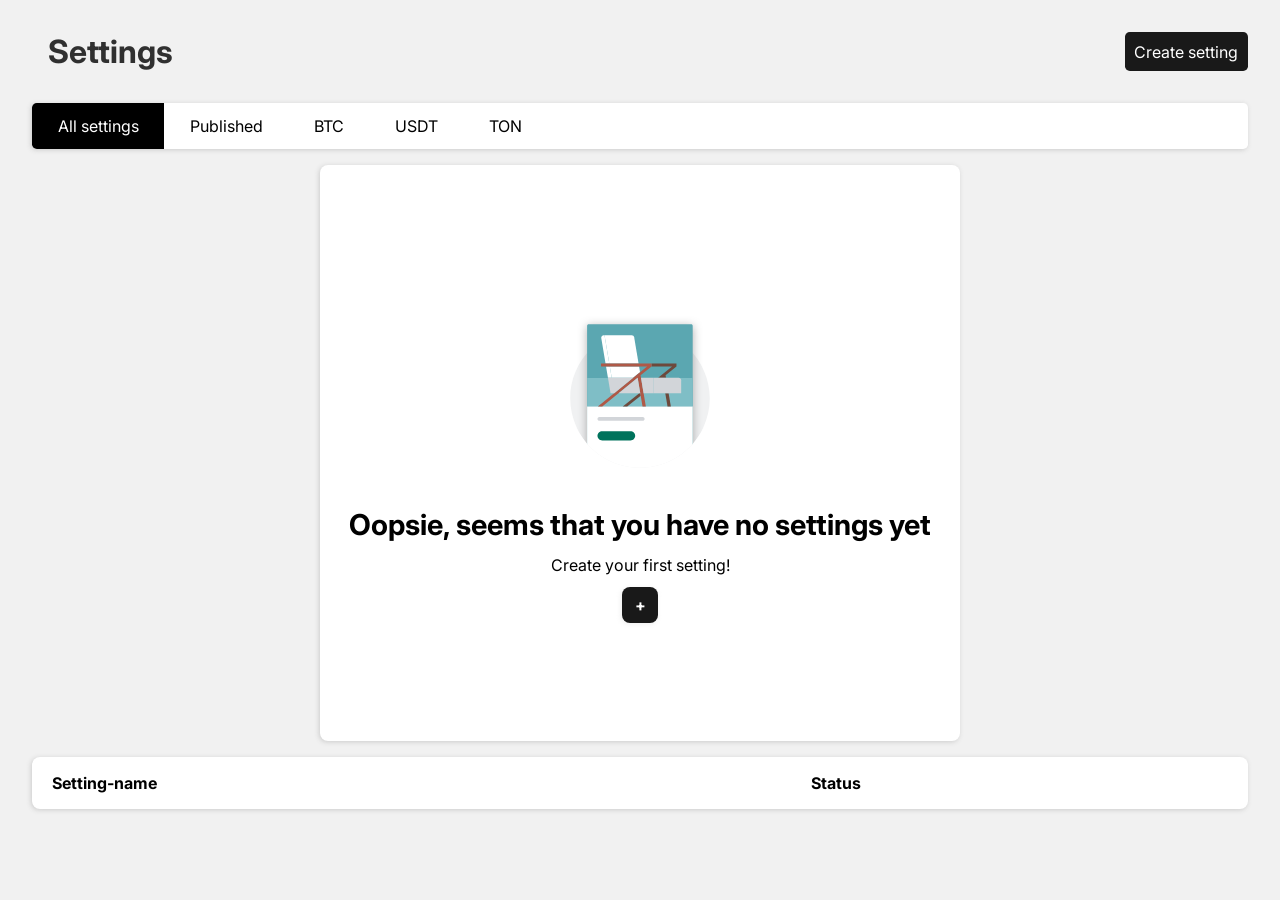
==== commit bb5a000b: "Do lab6" ====
--- a/index.html
+++ b/index.html
@@ -39,11 +39,11 @@
             <label for="btn_ton" class="menu_button">TON</label>
         </div>
 
-        <div class="empty-state setting_em">
+        <div class="empty-state">
             <div class="image"><img class="image_0" src="resorses/_icons/Illustration.svg" alt="EMPTY"></div>
             <div class="t_1">Oopsie, seems that you have no settings yet</div>
             <div class="t_2">Create your first setting!</div>
-            <a href="content.html" class="b_0 btn-primary" aria-controls="create-setting">+</a>
+            <button href="content.html" class="b_0" aria-controls="create-setting">+</button>
         </div>
         <table class="table settings-table">
             <thead>
@@ -233,6 +233,6 @@
             ]
         }        
     </script>
-    <script src="resorses/J_S/content.js"></script>
+    <script src="resorses/JS/content.js"></script>
 </body>
 </html>
--- a/resorses/file_css/index.css
+++ b/resorses/file_css/index.css
@@ -198,7 +198,7 @@
 
 /* 
 -------------------------------------------------------------------
-index
+index-page
 -------------------------------------------------------------------
  */
 .status {
@@ -260,7 +260,7 @@
 }
 
 .menu_button:hover {
-  background-color: rgba(3, 110, 30, 0.61);
+  background-color: rgb(255, 0, 0);
   color: white;
   transition: 0.25s;
 }
@@ -288,7 +288,7 @@
 
 /* 
 -------------------------------------------------------------------
-content
+content-page
 -------------------------------------------------------------------
 */
 .container1 {
@@ -301,7 +301,7 @@
   text-align: right;
   display: flex;
   gap: 0.5rem;
-  margin: 0 0.8rem;
+  margin: 0 0.5rem;
 }
 
 .link_to_pr {
@@ -309,7 +309,7 @@
   display: flex;
   flex: 1;
   font-size: 1.1rem;
-  margin: 0 1rem;
+  margin: 0 0.5rem;
   gap: 0.8rem;
 }
 
@@ -355,10 +355,6 @@
   border-radius: 0.3rem;
 }
 
-.discard:hover {
-  background-color: #bef2ff;
-}
-
 .create_formula {
   background-color: rgb(25, 25, 25);
   padding: 0.2rem 1.2rem;
@@ -367,10 +363,14 @@
 }
 
 .save {
-  background-color: rgb(221, 221, 221);
-  color: rgb(156, 156, 156);
+  background-color: rgb(25, 25, 25);
+  color: white;
   padding: 0.2rem 0.8rem;
   border-radius: 0.3rem;
+}
+
+.discard:hover, .save:hover, .create_formula:hover {
+  opacity: 0.95;
 }
 
 .empty-state {
@@ -383,15 +383,15 @@
   margin: 0 auto;
   min-height: 26rem;
   min-width: 18rem;
-  max-width: 40vw;
-  height: 44vh;
+  max-width: 50vw;
+  height: 64vh;
   flex-direction: column;
   gap: 0.8rem;
 }
 
 .t_1 {
   margin: 0 0.5rem;
-  font-size: 1.1rem;
+  font-size: 1.8rem;
   font-weight: bold;
   text-align: center;
 }
@@ -404,7 +404,7 @@
   background-color: rgb(25, 25, 25);
   color: white;
   font-weight: bold;
-  padding: 0.4rem;
+  padding: 0.5rem;
   width: 2.2rem;
   border-radius: 0.5rem;
 }
@@ -421,8 +421,12 @@
   padding: 1rem;
   max-width: 100%;
   background-color: white;
-  border-radius: 2rem;
-  margin: 1.4rem 2.2rem;
+  border-radius: 0.5rem;
+  margin: 1.4rem 2rem;
+}
+
+.linkToFormulasPage:hover {
+  cursor: pointer;
 }
 
 .table_formulas {
@@ -439,7 +443,7 @@
 
 /* 
 -------------------------------------------------------------------
-formula
+formulas-page
 -------------------------------------------------------------------
 */
 .flex_0 {
@@ -620,24 +624,20 @@
 }
 
 .btn-primary {
+  background-color: rgb(25, 25, 25);
+  color: white;
+  border-radius: 0.3rem;
   padding: 0.6rem;
-  background-color: rgb(25, 25, 25);
-  color: white;
-  margin-right: 1rem;
-  border-radius: 0.3rem;
 }
 
 .shablon {
   display: none;
 }
 
-.setting_em {
-  min-height: 26rem;
-  min-width: 18rem;
-  max-width: 50vw;
-  height: 64vh;
-}
-
 .hidden {
   display: none;
+}
+
+#home {
+  cursor: pointer;
 }
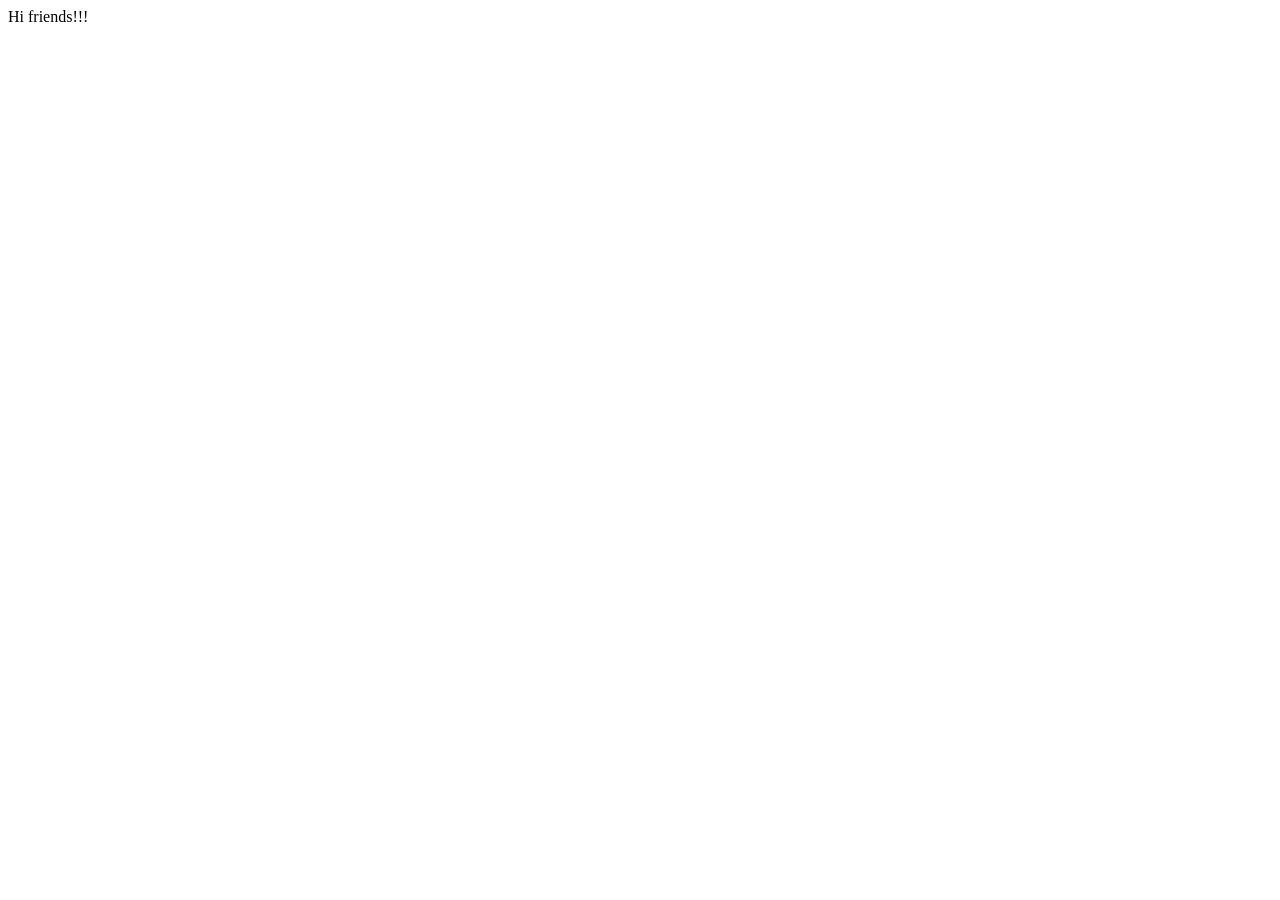
==== commit 77f34367: "do lab10" ====
--- a/index.html
+++ b/index.html
@@ -3,236 +3,10 @@
 <head>
     <meta charset="UTF-8">
     <meta name="viewport" content="width=device-width, initial-scale=1.0">
-    <link rel="stylesheet" href="resorses/file_css/index.css">
-    <link rel="preconnect" href="https://fonts.googleapis.com">
-    <link rel="preconnect" href="https://fonts.gstatic.com" crossorigin>
-    <link href="https://fonts.googleapis.com/css2?family=Inter:ital,opsz,wght@0,14..32,100..900;1,14..32,100..900&display=swap" rel="stylesheet">
-    
-    <title>Shopify</title>
+    <title>Document</title>
 </head>
-
 <body>
-
-    <section class="container">
-        <div class="nav">
-            <h1 class="settings">Settings</h1>
-            <div class="header-controls">
-                <a href="content.html" class="btn-primary btn" aria-controls="create-setting">
-                    Create setting
-                </a>
-            </div>
-        </div>
-        <div class="menu">
-            <input type="radio" id="btn_all" name="menu" class="menu_radio" checked>
-            <label for="btn_all" class="menu_button">All settings</label>
-        
-            <input type="radio" id="btn_published" name="menu" class="menu_radio">
-            <label for="btn_published" class="menu_button">Published</label>
-        
-            <input type="radio" id="btn_btc" name="menu" class="menu_radio">
-            <label for="btn_btc" class="menu_button">BTC</label>
-        
-            <input type="radio" id="btn_usdt" name="menu" class="menu_radio">
-            <label for="btn_usdt" class="menu_button">USDT</label>
-        
-            <input type="radio" id="btn_ton" name="menu" class="menu_radio">
-            <label for="btn_ton" class="menu_button">TON</label>
-        </div>
-
-        <div class="empty-state">
-            <div class="image"><img class="image_0" src="resorses/_icons/Illustration.svg" alt="EMPTY"></div>
-            <div class="t_1">Oopsie, seems that you have no settings yet</div>
-            <div class="t_2">Create your first setting!</div>
-            <button href="content.html" class="b_0" aria-controls="create-setting">+</button>
-        </div>
-        <table class="table settings-table">
-            <thead>
-                <tr>
-                <div class="s_n">
-                    <th>Setting-name</th>
-                    <th>Status</th>
-                </div>
-                </tr>
-            </thead>
-            <tbody class="settings-list">
-                <tr class="setting-line hidden" id="setting-line-template">
-                    <td class="content">
-                        <a class="content_link setting-link" href="content.html">
-                            2 sec for T-Shirts
-                        </a>
-                    </td>
-                    <td class="status">
-                        <div class="st_active status-badge setting-status-badge ">active</div>
-                    </td>
-                    <td>
-                        <img class="trash" src="resorses/_icons/Trash.svg" alt="Delete" aria-controls="create-remove">
-                    </td>
-                </tr>
-            </tbody>
-        </table>
-    </section>
-    <script type="application/json" id="state">
-        {
-            "currencies": [
-                {
-                    "id": 1,
-                    "title": "BTC",
-                    "value": 0.0001
-                },
-                {
-                    "id": 2,
-                    "title": "USDT",
-                    "value": 1
-                }
-            ],
-            "settings": [
-                {
-                    "id": 1,
-                    "title": "BTC & USDT increase each 2 sec for T-Shirts",
-                    "status": "active",
-                    "formulas": [
-                        {
-                            "id": 1,
-                            "title": "BTC in used for T-Shirts",
-                            "formula": "X * Y",
-                            "frequency": 2000,
-                            "currency": "BTC",
-                            "targets": {
-                                "collectionsIds": [
-                                    1,
-                                    2
-                                ],
-                                "products": [
-                                    {
-                                        "id": 1,
-                                        "variantsIds": [
-                                            1,
-                                            2
-                                        ]
-                                    }
-                                ]
-                            }
-                        },
-                        {
-                            "id": 1,
-                            "title": "USDT in used for hoodies",
-                            "formula": "X + Y",
-                            "frequency": 2000,
-                            "currency": "USDT",
-                            "targets": {
-                                "collectionsIds": [
-                                    3,
-                                    4
-                                ],
-                                "products": [
-                                    {
-                                        "id": 3,
-                                        "variants": [
-                                            1,
-                                            2,
-                                            3
-                                        ]
-                                    }
-                                ]
-                            }
-                        }
-                    ]
-                }
-            ],
-            "collections": [
-                {
-                    "id": 1,
-                    "title": "T-Shirts"
-                },
-                {
-                    "id": 2,
-                    "title": "Hoodies"
-                },
-                {
-                    "id": 3,
-                    "title": "Socks"
-                },
-                {
-                    "id": 4,
-                    "title": "Caps"
-                }
-            ],
-            "products": [
-                {
-                    "id": 1,
-                    "title": "Product 1",
-                    "price": 11,
-                    "variants": [
-                        {
-                            "id": 1,
-                            "title": "Black",
-                            "price": 11
-                        },
-                        {
-                            "id": 2,
-                            "title": "Red",
-                            "price": 12
-                        },
-                        {
-                            "id": 3,
-                            "title": "White",
-                            "price": 13
-                        }
-                    ]
-                },
-                {
-                    "id": 2,
-                    "title": "Product 2",
-                    "price": 15,
-                    "variants": []
-                },
-                {
-                    "id": 3,
-                    "title": "Product 3",
-                    "price": 20.99,
-                    "variants": [
-                        {
-                            "id": 1,
-                            "title": "Black",
-                            "price": 29.99
-                        },
-                        {
-                            "id": 2,
-                            "title": "Red",
-                            "price": 20.99
-                        },
-                        {
-                            "id": 3,
-                            "title": "White",
-                            "price": 29.99
-                        }
-                    ]
-                },
-                {
-                    "id": 4,
-                    "title": "Product 4",
-                    "price": 50,
-                    "variants": [
-                        {
-                            "id": 1,
-                            "title": "XXL",
-                            "price": 55.99
-                        },
-                        {
-                            "id": 2,
-                            "title": "XL",
-                            "price": 51.99
-                        },
-                        {
-                            "id": 3,
-                            "title": "L",
-                            "price": 50
-                        }
-                    ]
-                }
-            ]
-        }        
-    </script>
-    <script src="resorses/JS/content.js"></script>
+    <div id="app">Hi friends!!!</div>
+    <script type="module" src="src/main.js"></script>
 </body>
 </html>
